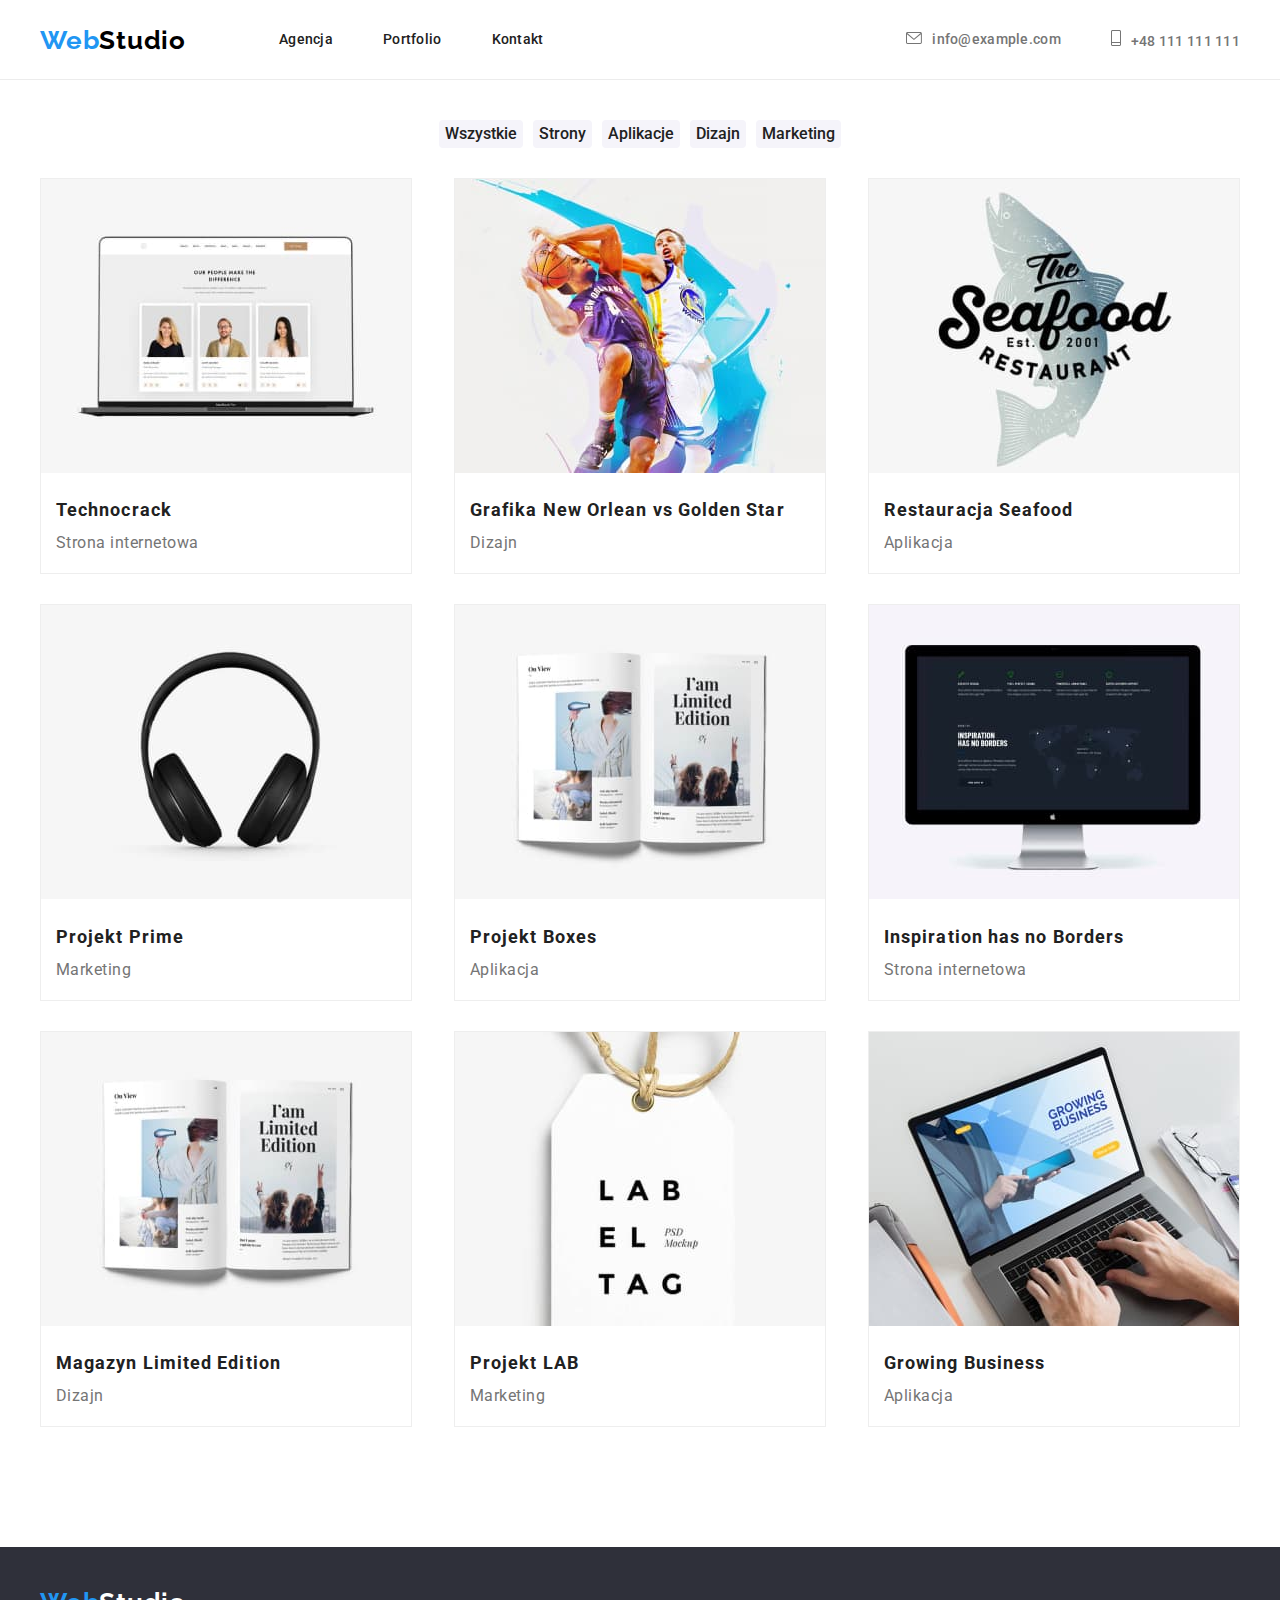
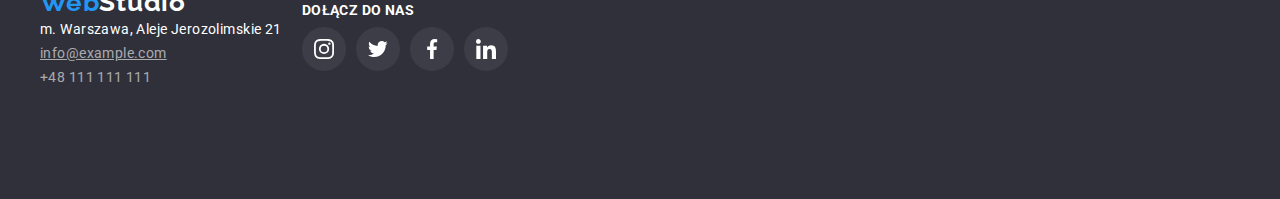
==== portfolio.html @ c4c73aa8 "copy" ====
<!DOCTYPE html>
<html lang="en">

<head>
  <meta charset="UTF-8" />
  <meta http-equiv="X-UA-Compatible" content="IE=edge" />
  <meta name="viewport" content="width=device-width, initial-scale=1.0" />
  <title>goit-markup-hw-04</title>
  <link href="https://fonts.googleapis.com/css2?family=Raleway:wght@700&family=Roboto:wght@400;500;700;900&display=swap"
    rel="stylesheet" />
    <link rel="stylesheet" href="https://cdnjs.cloudflare.com/ajax/libs/modern-normalize/1.1.0/modern-normalize.css" />
  <link rel="stylesheet" href="./css/styles.css" />
</head>

<body>
  <header class="header">
    <div class="container nav-flex">
      <nav class="header-nav"></nav>
      <a href="index.html" class="link logo-blue">Web<span class="logo-black">Studio</span></a>

      <ul class="header-nav-list list">
        <li class="header-nav-item">
          <a href="index.html" class="link agencja-button">Agencja</a>
        </li>
        <li class="header-nav-item">
          <a href="portfolio.html" class="link portfolio-button">Portfolio</a>
        </li>
        <li class="header-nav-item"><a href="Kontakt" class="link kontakty-button">Kontakt</a></li>
      </ul>
      </nav>
      <ul class="header-contact-list list">
        <li class="header-contact-item">
          <a href="mailto:info@example.com" class="link address-header"><svg class="contact-icon" width="16"
              height="12">
              <use href="./images/icons.svg#icon-envelope"></use>
            </svg>info@example.com</a>
        </li>
        <li class="header-contact-item">
          <a href="tel:+48111111111" class="link address-header"><svg class="contact-icon" width="10" height="16">
              <use href="./images/icons.svg#icon-mobile"></use>
            </svg>+48 111 111 111</a>
        </li>
      </ul>
    </div>
  </header>
  <main>
    <section class="portfolio-section">
      <div class="container">
        <ul class="list portfolio-button-list">
          <li class="portfolio-button-space"><button class="button" type="button">Wszystkie</button></li>
          <li class="portfolio-button-space"><button class="button" type="button">Strony</button></li>
          <li class="portfolio-button-space"><button class="button" type="button">Aplikacje</button></li>
          <li class="portfolio-button-space"><button class="button" type="button">Dizajn</button></li>
          <li class="portfolio-button-space"><button class="button" type="button">Marketing</button></li>
        </ul>
      </div>
    </section>
    <section>
      <div class="container">
        <ul class="list portfolio-list">
          <li class="portfolio-item">
            <img src="images/laptop_op.jpg" alt="Laptop" width="370" height="294" />
            <div class="portfolio-border">
              <h3 class="link">Technocrack</h3>
              <p class="link">Strona internetowa</p>
            </div>
          </li>
          <li class="portfolio-item">
            <img src="images/basketball_op.jpg" alt="Playing basketball" width="370" height="294" />
            <div class="portfolio-border">
              <h3 class="link">Grafika New Orlean vs Golden Star</h3>
              <p class="link">Dizajn</p>
            </div>
          </li>
          <li class="portfolio-item">
            <img src="images/seafood_op.jpg" alt="Seafood poster" width="370" height="294" />
            <div class="portfolio-border">
              <h3 class="link">Restauracja Seafood</h3>
              <p class="link">Aplikacja</p>
            </div>
          </li>
          <li class="portfolio-item">
            <img src="images/headphones_op.jpg" alt="Headphones" width="370" height="294" />
            <div class="portfolio-border">
              <h3 class="link">Projekt Prime</h3>
              <p class="link">Marketing</p>
            </div>
          </li>
          <li class="portfolio-item">
            <img src="images/book_op.jpg" alt="Box" width="370" height="294" />
            <div class="portfolio-border">
              <h3 class="link">Projekt Boxes</h3>
              <p class="link">Aplikacja</p>
            </div>
          </li>
          <li class="portfolio-item">
            <img src="images/imac_op.jpg" alt="iMac" width="370" height="294" />
            <div class="portfolio-border">
              <h3 class="link">Inspiration has no Borders</h3>
              <p class="link">Strona internetowa</p>
            </div>
          </li>
          <li class="portfolio-item">
            <img src="images/book_op.jpg" alt="Book" width="370" height="294" />
            <div class="portfolio-border">
              <h3 class="link">Magazyn Limited Edition</h3>
              <p class="link">Dizajn</p>
            </div>
          </li>
          <li class="portfolio-item">
            <img src="images/label_op.jpg" alt="Label" width="370" height="294" />
            <div class="portfolio-border">
              <h3 class="link">Projekt LAB</h3>
              <p class="link">Marketing</p>
            </div>
          </li>
          <li class="portfolio-item">
            <img src="images/laptop-writing_op.jpg" alt="Writing on laptop" width="370" height="294" />
            <div class="portfolio-border">
              <h3 class="link">Growing Business</h3>
              <p class="link">Aplikacja</p>
            </div>
          </li>
        </ul>
      </div>
    </section>
  </main>
  <footer class="footer">
    <div class="container">
      <div class="footer-con">
        <div>
        <a href="index.html" class="link logo-blue">Web<span class="logo-white">Studio</span></a>
        <address class="">
          <ul class="list">
            <li class="address-footer">m. Warszawa, Aleje Jerozolimskie 21</li>
            <li>
              <a href="mailto:info@example.com" class="link link-footer">info@example.com</a>
            </li>
            <li>
              <a href="tel:+48111111111" class="link footer-tel">+48 111 111 111</a>
            </li>
          </ul>
        </address>
      </div>
        <div class="footer-social-flex">
          <p class="footer-p-text">DOŁĄCZ DO NAS</p>
          <ul class="footer-list list">
            <li>
              <a class="footer-link" href="https://www.instagram.com/">
                <svg class="footer-icon" width="20" height="20">
                  <use href="./images/icons.svg#icon-instagram"></use>
                </svg>
              </a>
            </li>
            <li>
              <a class="footer-link" href="https://twitter.com/">
                <svg class="footer-icon" width="20" height="20">
                  <use href="./images/icons.svg#icon-twitter"></use>
                </svg>
              </a>
            </li>
            <li>
              <a class="footer-link" href="https://www.facebook.com/">
                <svg class="footer-icon" width="20" height="20">
                  <use href="./images/icons.svg#icon-facebook"></use>
                </svg>
              </a>
            </li>
            <li>
              <a class="footer-link" href="https://www.linkedin.com/">
                <svg class="footer-icon" width="20" height="20">
                  <use href="./images/icons.svg#icon-linkedin"></use>
                </svg>
              </a>
            </li>
          </ul>
        </div>
      </div>
    </div>
  </footer>
</body>

</html>
---- css/styles.css ----
h1,
h2,
h3,
h4,
h5,
h6,
p,
ul {
  margin: 0;
  padding: 0;
}

.container {
  width: 1200px;
  margin-left: auto;
  margin-right: auto;
}

.header {
  border-bottom: 1px solid #ececec;
  height: 80px;
}

.header-nav {
  display: flex;
  align-items: center;
}

.nav-flex {
  display: flex;
  align-items: center;
}

.header-nav-list {
  display: flex;
  margin-left: 93px;
}

.header-nav-item:not(:last-child) {
  margin-right: 50px;
}

body {
  font-family: "Roboto";
  font-style: normal;
  background: #ffffff;
}

.link {
  text-decoration: none;
}

.list {
  list-style: none;
}

.logo-blue {
  font-family: "Raleway";
  font-weight: 700;
  font-size: 26px;
  line-height: 1.19;
  letter-spacing: 0.03em;
  color: #2196f3;
}

.logo-black {
  font-family: "Raleway";
  font-weight: 700;
  font-size: 26px;
  line-height: 1.19;
  letter-spacing: 0.03em;
  color: #000000;
}

.logo-white {
  font-family: "Raleway";
  font-weight: 700;
  font-size: 26px;
  line-height: 1.19;
  letter-spacing: 0.03em;
  color: #ffffff;
}

.agencja-button {
  display: block;
  padding-top: 32px;
  padding-bottom: 32px;

  font-weight: 500;
  font-size: 14px;
  line-height: 1.14;
  letter-spacing: 0.02em;
  color: #212121;
}

.portfolio-button {
  display: block;
  padding-top: 32px;
  padding-bottom: 32px;

  font-weight: 500;
  font-size: 14px;
  line-height: 1.14;
  letter-spacing: 0.02em;
  color: #212121;
}

.kontakty-button {
  display: block;
  padding-top: 32px;
  padding-bottom: 32px;

  font-weight: 500;
  font-size: 14px;
  line-height: 1.14;
  letter-spacing: 0.02em;
  color: #212121;
}

.header-contact-list {
  display: flex;
  margin-left: auto;
}

.header-contact-item {
  margin-left: 50px;
}

.button {
  font-family: "Roboto";
  font-weight: 500;
  font-size: 16px;
  line-height: 1.625;
  letter-spacing: 3%;
  border-radius: 4px;
  border-color: #f5f4fa;
  border-style: none;
  background-color: #f5f4fa;
  color: #212121;
  cursor: pointer;
}

.button:hover,
.button:focus {
  background-color: #2196f3;
  color: #ffffff;
}

.link:hover,
.link:focus {
  text-decoration: none;
  color: #2196f3;
}

.link-color {
  color: #757575;
}

.link-footer {
  font-style: normal;
  font-weight: 400;
  font-size: 14px;
  line-height: 1.71;
  letter-spacing: 0.03em;
  text-decoration-line: underline;
  color: rgba(255, 255, 255, 0.6);
}

.footer-tel {
  font-style: normal;
  font-weight: 400;
  font-size: 14px;
  line-height: 1.71;
  letter-spacing: 0.03em;
  text-decoration-line: none;
  color: rgba(255, 255, 255, 0.6);
}

.footer {
  display: flex;
  background-color: #2f303a;
  padding-top: 20px;
  padding-bottom: 20px;
  height: 252px;
}

.footer-con {
  margin-top: 20px;
}

.footer-flex {
  display: flex;
}

.address-footer {
  font-style: normal;
  font-weight: 400;
  font-size: 14px;
  line-height: 1.71;
  letter-spacing: 0.03em;
  color: #ffffff;
}

.address-header {
  font-style: normal;
  font-weight: 500;
  font-size: 14px;
  line-height: 1.14;
  letter-spacing: 0.02em;
  color: #757575;
}

h3 {
  font-weight: 700;
  font-size: 18px;
  line-height: 2;
  letter-spacing: 0.06em;
  color: #212121;
}

p {
  font-weight: 400;
  font-size: 16px;
  line-height: 1.875;
  letter-spacing: 0.03em;
  color: #757575;
}

.main-section {
  font-size: 44px;
  padding-top: 200px;
  padding-bottom: 280px;
  height: 120px;
  max-width: 1600px;
  margin-left: auto;
  margin-right: auto;
  background-position: center;
  color: #ffffff;
  text-align: center;
  background-image: linear-gradient(to right,
      rgba(47, 48, 58, 0.4),
      rgba(47, 48, 58, 0.4)),
    url(../images/main.jpg);
  background-color: var(--hero-background-color);
  background-repeat: no-repeat;
  background-position: center;
  background-size: cover;
}

.main-section-h1 {
  margin-left: auto;
  margin-right: auto;
  max-width: 696px;
  font-weight: 900;
  line-height: 1.36;
  letter-spacing: 0.06em;
  text-transform: uppercase;
}

.middle-section {
  padding-top: 94px;
  padding-bottom: 94px;
}

.middle-list {
  display: flex;
  justify-content: space-between;
}

.middle-title {
  margin-bottom: 10px;
  font-weight: 700;
  font-size: 14px;
  line-height: 1.14;
  text-transform: uppercase;
}

.middle-text {
  font-size: 14px;
  line-height: 1.71;
}

.work-section {
  padding-bottom: 94px;
}

.work-list {
  display: flex;
  justify-content: space-between;
}

.section-title {
  margin-bottom: 50px;
  text-align: center;
}

.team-section {
  padding-top: 94px;
  padding-bottom: 94px;
  background-color: #f5f4fa;
}

.team-list {
  display: flex;
  justify-content: space-between;
}

.team-item {
  box-sizing: border-box;
  background-color: #ffffff;
  box-shadow: 0px 1px 3px rgba(0, 0, 0, 0.12), 0px 1px 1px rgba(0, 0, 0, 0.14),
    0px 2px 1px rgba(0, 0, 0, 0.2);
  border-radius: 0px 0px 4px 4px;
}

.team-whole {
  padding: 30px 0px;
}

.team-people {
  font-weight: 500;
  font-size: 16px;
  line-height: 1.19;
  text-align: center;
}

.team-possition {
  margin-top: 10px;

  font-size: 16px;
  line-height: 1.19;
  text-align: center;
}

.button-main {
  font-family: "Roboto";
  font-weight: 700;
  font-size: 16px;
  line-height: 1.88;
  letter-spacing: 0.06em;
  border-radius: 4px;
  display: inline-block;
  min-width: 200px;
  border: 1px solid transparent;
  padding: 10px 32px;
  align-items: center;
  text-align: center;
  border-color: #f5f4fa;
  border-style: none;
  background-color: #2196f3;
  color: #ffffff;
  cursor: pointer;
}

.button-main:hover,
.button-main:focus {
  background-color: #2196f3;
  color: #ffffff;
}

.font-name {
  font-weight: 500;
  font-size: 16px;
  line-height: 1.19;
  letter-spacing: 0.03em;
  color: #212121;
}

.font-possition {
  font-weight: 400;
  font-size: 16px;
  line-height: 1.19;
  letter-spacing: 0.03em;
  color: #757575;
}

.portfolio-section {
  padding-top: 10px;
  padding-bottom: 30px;
}

.portfolio-button-list {
  display: flex;
  justify-content: center;
  margin-top: 30px;
  margin-left: 862;
}

.portfolio-list {
  display: flex;
  flex-wrap: wrap;
  justify-content: space-between;
  padding-bottom: 90px;
}

.portfolio-item {
  box-sizing: border-box;
  border: 1px solid;
  border-color: #eeeeee;
  background-color: #ffffff;
  margin-bottom: 30px;
}

.portfolio-item:hover,
.portfolio-item:focus {
  box-shadow: 0px 3px 1px rgba(0, 0, 0, 0.1), 0px 1px 2px rgba(0, 0, 0, 0.08),
    0px 2px 2px rgba(0, 0, 0, 0.12);
  cursor: pointer;
}

.portfolio-trans {
  border: 1px solid #eeeeee;
  border-top: transparent;
  padding: 20px 24px;
}

.portfolio-button-space:not(:last-child) {
  margin-right: 10px;
}

.portfolio-border {
  padding-left: 15px;
  padding-top: 15px;
  padding-bottom: 15px;
}

.contact-icon {
  margin-right: 10px;
  fill: currentColor;
}

.middle-icon {
  display: flex;
  width: 270px;
  height: 120px;
  align-items: center;
  justify-content: center;
  flex-direction: column;
  margin-bottom: 30px;
  background-color: #f5f4fa;
}

.social-list {
  display: flex;
  padding: 0px 32px;
  margin-top: 16px;
  list-style: none;
  justify-content: space-between;
  align-items: center;
}

.social-item {
  width: 44px;
  height: 44px;
}

.social-link {
  width: 44px;
  height: 44px;
  display: block;
  border-radius: 50%;
  color: #afb1b8;
  background-color: #ffffff;
}

.social-link:hover,
.social-link:focus {
  color: #ffffff;
  background-color: #2196f3;
}

.social-icon {
  margin: 12px 0px 0px 12px;
  fill: currentColor;
}

.client-section {
  padding-top: 94px;
  padding-bottom: 94px;
}

.client-title {
  margin-bottom: 50px;
  font-weight: 700;
  font-size: 36px;
  line-height: 1.17;
  text-align: center;
}

.client-list {
  display: flex;
  list-style: none;
  justify-content: space-between;
  align-items: center;
}

.client-item {
  box-sizing: border-box;
}

.client-link {
  display: block;
  border: 1px solid #afb1b8;
  color: #afb1b8;
  background-color: #fff;
  padding: 16px 32px;
}

.client-link:hover,
.client-link:focus {
  color: #2196f3;
  border-color: #2196f3;
}

.client-icon {
  fill: currentColor;
}

.footer-con {
  display: flex;
}

.footer-list {
  display: flex;
  padding: 0;
  margin-top: 0;
  list-style: none;
  justify-content: space-between;
  align-items: center;
}

.footer-social-flex {
  margin-left: 20px;
}

.footer-p-text {
  font-family: "Roboto";
  font-style: normal;
  font-weight: 700;
  font-size: 14px;
  line-height: 16px;
  letter-spacing: 0.03em;
  text-transform: uppercase;
  padding: 15px 0px 10px 0px;
  margin-bottom: 15px;
  color: #ffffff;
  width: 113px;
  height: 16px;
  left: 531px;
  top: 2751px;
}

.footer-link {
  width: 44px;
  height: 44px;
  display: block;
  border-radius: 50%;
  color: #ffffff;
  background-color: #ffffff10;
  margin-right: 10px;
}

.footer-link:hover,
.footer-link:focus {
  color: #ffffff;
  background-color: #2196f3;
}

.footer-icon {
  margin: 12px 0px 0px 12px;
  fill: currentColor;
}
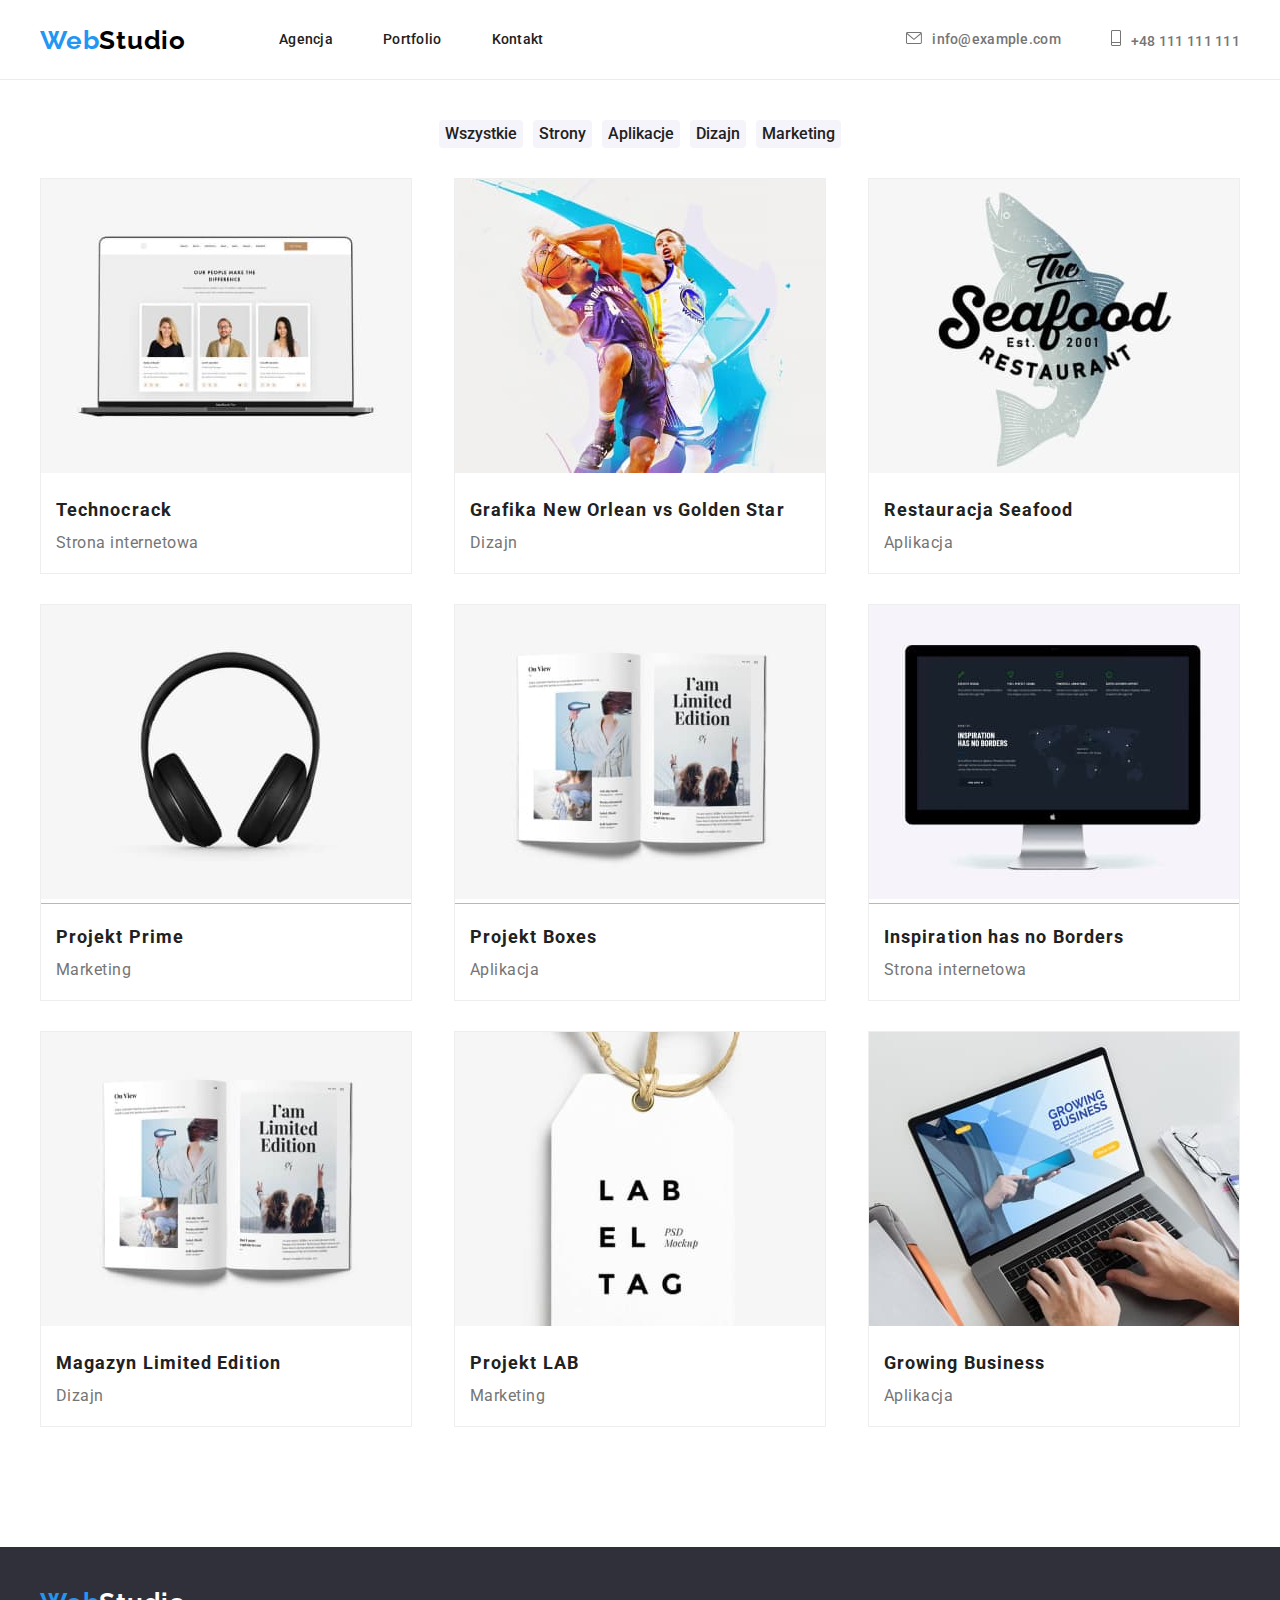
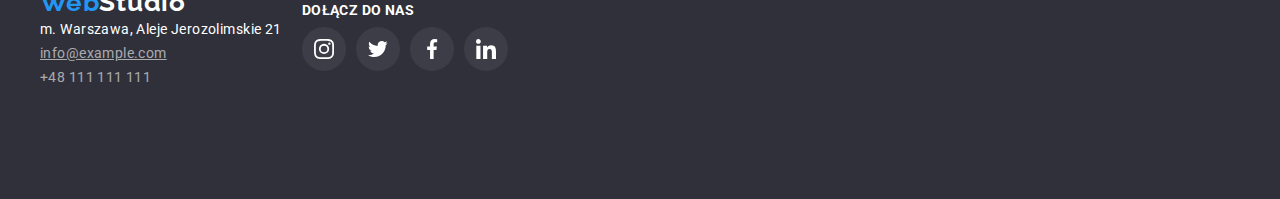
==== commit 36f907d0: "more or les ok" ====
--- a/portfolio.html
+++ b/portfolio.html
@@ -5,7 +5,7 @@
   <meta charset="UTF-8" />
   <meta http-equiv="X-UA-Compatible" content="IE=edge" />
   <meta name="viewport" content="width=device-width, initial-scale=1.0" />
-  <title>goit-markup-hw-04</title>
+  <title>goit-markup-hw-05</title>
   <link href="https://fonts.googleapis.com/css2?family=Raleway:wght@700&family=Roboto:wght@400;500;700;900&display=swap"
     rel="stylesheet" />
     <link rel="stylesheet" href="https://cdnjs.cloudflare.com/ajax/libs/modern-normalize/1.1.0/modern-normalize.css" />
@@ -59,63 +59,108 @@
       <div class="container">
         <ul class="list portfolio-list">
           <li class="portfolio-item">
+            <div class="portfolio-pop">
             <img src="images/laptop_op.jpg" alt="Laptop" width="370" height="294" />
+            <div class="portfolio-overlay">
+              <p class="portfolio-text">Lorem ipsum dolor sit, amet consectetur adipisicing elit. Animi exercitationem maiores doloremque ut, culpa itaque, laboriosam id, voluptate voluptas molestiae ratione vero accusantium alias odio doloribus at amet dolorem beatae.</p>
+            </div>
+          </div>
             <div class="portfolio-border">
               <h3 class="link">Technocrack</h3>
               <p class="link">Strona internetowa</p>
             </div>
           </li>
           <li class="portfolio-item">
+            <div class="portfolio-pop">
             <img src="images/basketball_op.jpg" alt="Playing basketball" width="370" height="294" />
+            <div class="portfolio-overlay">
+              <p class="portfolio-text">Lorem ipsum dolor sit, amet consectetur adipisicing elit. Animi exercitationem maiores doloremque ut, culpa itaque, laboriosam id, voluptate voluptas molestiae ratione vero accusantium alias odio doloribus at amet dolorem beatae.</p>
+            </div>
+          </div>
             <div class="portfolio-border">
               <h3 class="link">Grafika New Orlean vs Golden Star</h3>
               <p class="link">Dizajn</p>
             </div>
           </li>
           <li class="portfolio-item">
+            <div class="portfolio-pop">
             <img src="images/seafood_op.jpg" alt="Seafood poster" width="370" height="294" />
+            <div class="portfolio-overlay">
+              <p class="portfolio-text">Lorem ipsum dolor sit, amet consectetur adipisicing elit. Animi exercitationem maiores doloremque ut, culpa itaque, laboriosam id, voluptate voluptas molestiae ratione vero accusantium alias odio doloribus at amet dolorem beatae.</p>
+            </div>
+          </div>
             <div class="portfolio-border">
               <h3 class="link">Restauracja Seafood</h3>
               <p class="link">Aplikacja</p>
             </div>
           </li>
           <li class="portfolio-item">
+            <div class="portfolio-pop">
             <img src="images/headphones_op.jpg" alt="Headphones" width="370" height="294" />
+            <div class="portfolio-overlay">
+              <p class="portfolio-text">Lorem ipsum dolor sit, amet consectetur adipisicing elit. Animi exercitationem maiores doloremque ut, culpa itaque, laboriosam id, voluptate voluptas molestiae ratione vero accusantium alias odio doloribus at amet dolorem beatae.</p>
+            </div>
+          </div>
             <div class="portfolio-border">
               <h3 class="link">Projekt Prime</h3>
               <p class="link">Marketing</p>
             </div>
           </li>
           <li class="portfolio-item">
+            <div class="portfolio-pop">
             <img src="images/book_op.jpg" alt="Box" width="370" height="294" />
+            <div class="portfolio-overlay">
+              <p class="portfolio-text">Lorem ipsum dolor sit, amet consectetur adipisicing elit. Animi exercitationem maiores doloremque ut, culpa itaque, laboriosam id, voluptate voluptas molestiae ratione vero accusantium alias odio doloribus at amet dolorem beatae.</p>
+            </div>
+          </div>
             <div class="portfolio-border">
               <h3 class="link">Projekt Boxes</h3>
               <p class="link">Aplikacja</p>
             </div>
           </li>
           <li class="portfolio-item">
+            <div class="portfolio-pop">
             <img src="images/imac_op.jpg" alt="iMac" width="370" height="294" />
+            <div class="portfolio-overlay">
+              <p class="portfolio-text">Lorem ipsum dolor sit, amet consectetur adipisicing elit. Animi exercitationem maiores doloremque ut, culpa itaque, laboriosam id, voluptate voluptas molestiae ratione vero accusantium alias odio doloribus at amet dolorem beatae.</p>
+            </div>
+          </div>
             <div class="portfolio-border">
               <h3 class="link">Inspiration has no Borders</h3>
               <p class="link">Strona internetowa</p>
             </div>
           </li>
           <li class="portfolio-item">
+            <div class="portfolio-pop">
             <img src="images/book_op.jpg" alt="Book" width="370" height="294" />
+            <div class="portfolio-overlay">
+              <p class="portfolio-text">Lorem ipsum dolor sit, amet consectetur adipisicing elit. Animi exercitationem maiores doloremque ut, culpa itaque, laboriosam id, voluptate voluptas molestiae ratione vero accusantium alias odio doloribus at amet dolorem beatae.</p>
+            </div>
+          </div>
             <div class="portfolio-border">
               <h3 class="link">Magazyn Limited Edition</h3>
               <p class="link">Dizajn</p>
             </div>
           </li>
           <li class="portfolio-item">
+            <div class="portfolio-pop">
             <img src="images/label_op.jpg" alt="Label" width="370" height="294" />
+            <div class="portfolio-overlay">
+              <p class="portfolio-text">Lorem ipsum dolor sit, amet consectetur adipisicing elit. Animi exercitationem maiores doloremque ut, culpa itaque, laboriosam id, voluptate voluptas molestiae ratione vero accusantium alias odio doloribus at amet dolorem beatae.</p>
+            </div>
+          </div>
             <div class="portfolio-border">
               <h3 class="link">Projekt LAB</h3>
               <p class="link">Marketing</p>
             </div>
           </li>
           <li class="portfolio-item">
+            <div class="portfolio-pop">
             <img src="images/laptop-writing_op.jpg" alt="Writing on laptop" width="370" height="294" />
+            <div class="portfolio-overlay">
+              <p class="portfolio-text">Lorem ipsum dolor sit, amet consectetur adipisicing elit. Animi exercitationem maiores doloremque ut, culpa itaque, laboriosam id, voluptate voluptas molestiae ratione vero accusantium alias odio doloribus at amet dolorem beatae.</p>
+            </div>
+          </div>
             <div class="portfolio-border">
               <h3 class="link">Growing Business</h3>
               <p class="link">Aplikacja</p>
@@ -178,6 +223,7 @@
       </div>
     </div>
   </footer>
+  <script src="js/modal.js"></script>
 </body>
 
 </html>--- a/css/styles.css
+++ b/css/styles.css
@@ -289,6 +289,25 @@
   justify-content: space-between;
 }
 
+.work-item {
+  position: relative;
+}
+
+.work-text {
+  width: 100%;
+  position: absolute;
+  bottom: 0px;
+  left: 0px;
+  padding: 27px 0px 27px 0px;
+  font-weight: 700;
+  font-size: 14px;
+  line-height: 1.14;
+  text-align: center;
+  text-transform: uppercase;
+  color: #ffffff;
+  background-color: rgba(47, 48, 58, 0.8);
+}
+
 .section-title {
   margin-bottom: 50px;
   text-align: center;
@@ -350,6 +369,8 @@
   background-color: #2196f3;
   color: #ffffff;
   cursor: pointer;
+  transition: background-color 250ms cubic-bezier(0.4, 0, 0.2, 1),
+    color 250ms cubic-bezier(0.4, 0, 0.2, 1);
 }
 
 .button-main:hover,
@@ -569,4 +590,92 @@
 .footer-icon {
   margin: 12px 0px 0px 12px;
   fill: currentColor;
+}
+
+.modal {
+  width: 528px;
+  min-height: 581px;
+  background-color: #ffffff;
+
+  position: relative;
+  transform: scale(1);
+  transition: transform 250ms cubic-bezier(0.4, 0, 0.2, 1);
+}
+
+.backdrop {
+  position: fixed;
+  display: flex;
+  align-items: center;
+  justify-content: center;
+  width: 100vw;
+  height: 100vh;
+  background-color: rgba(0, 0, 0, 0.2);
+  top: 0;
+  transition: opacity 250ms cubic-bezier(0.4, 0, 0.2, 1),
+    visibility 250ms cubic-bezier(0.4, 0, 0.2, 1);
+}
+
+.backdrop.is-hidden {
+  opacity: 0;
+  visibility: hidden;
+  pointer-events: none;
+}
+
+.backdrop.is-hidden .modal {
+  transform: scale(2);
+}
+
+.modal {
+  width: 528px;
+  min-height: 581px;
+  background-color: #ffffff;
+  position: relative;
+  transform: scale(1);
+  transition: transform 250ms cubic-bezier(0.4, 0, 0.2, 1);
+}
+
+.close-btn {
+  position: absolute;
+  display: flex;
+  align-items: center;
+  justify-content: center;
+  right: 8px;
+  top: 8px;
+  background-color: transparent;
+  border-radius: 50%;
+  width: 30px;
+  height: 30px;
+  border: 1px solid #000000;
+}
+
+.portfolio-pop {
+  position: relative;
+  overflow: hidden;
+}
+
+.portfolio-text {
+  position: absolute;
+  padding: 63px 24px;
+  font-size: 18px;
+  line-height: 1.56;
+  top: 0;
+  left: 0;
+  color: #ffffff;
+}
+
+.portfolio-overlay {
+  position: absolute;
+  display: inline-block;
+  content: "";
+  top: 0;
+  left: 0;
+  width: 100%;
+  height: 100%;
+  background-color: rgba(33, 150, 243, 0.9);
+  transform: translateY(100%);
+  transition: transform 250ms cubic-bezier(0.4, 0, 0.2, 1);
+}
+
+.portfolio-item:hover .portfolio-overlay {
+  transform: translateY(0);
 }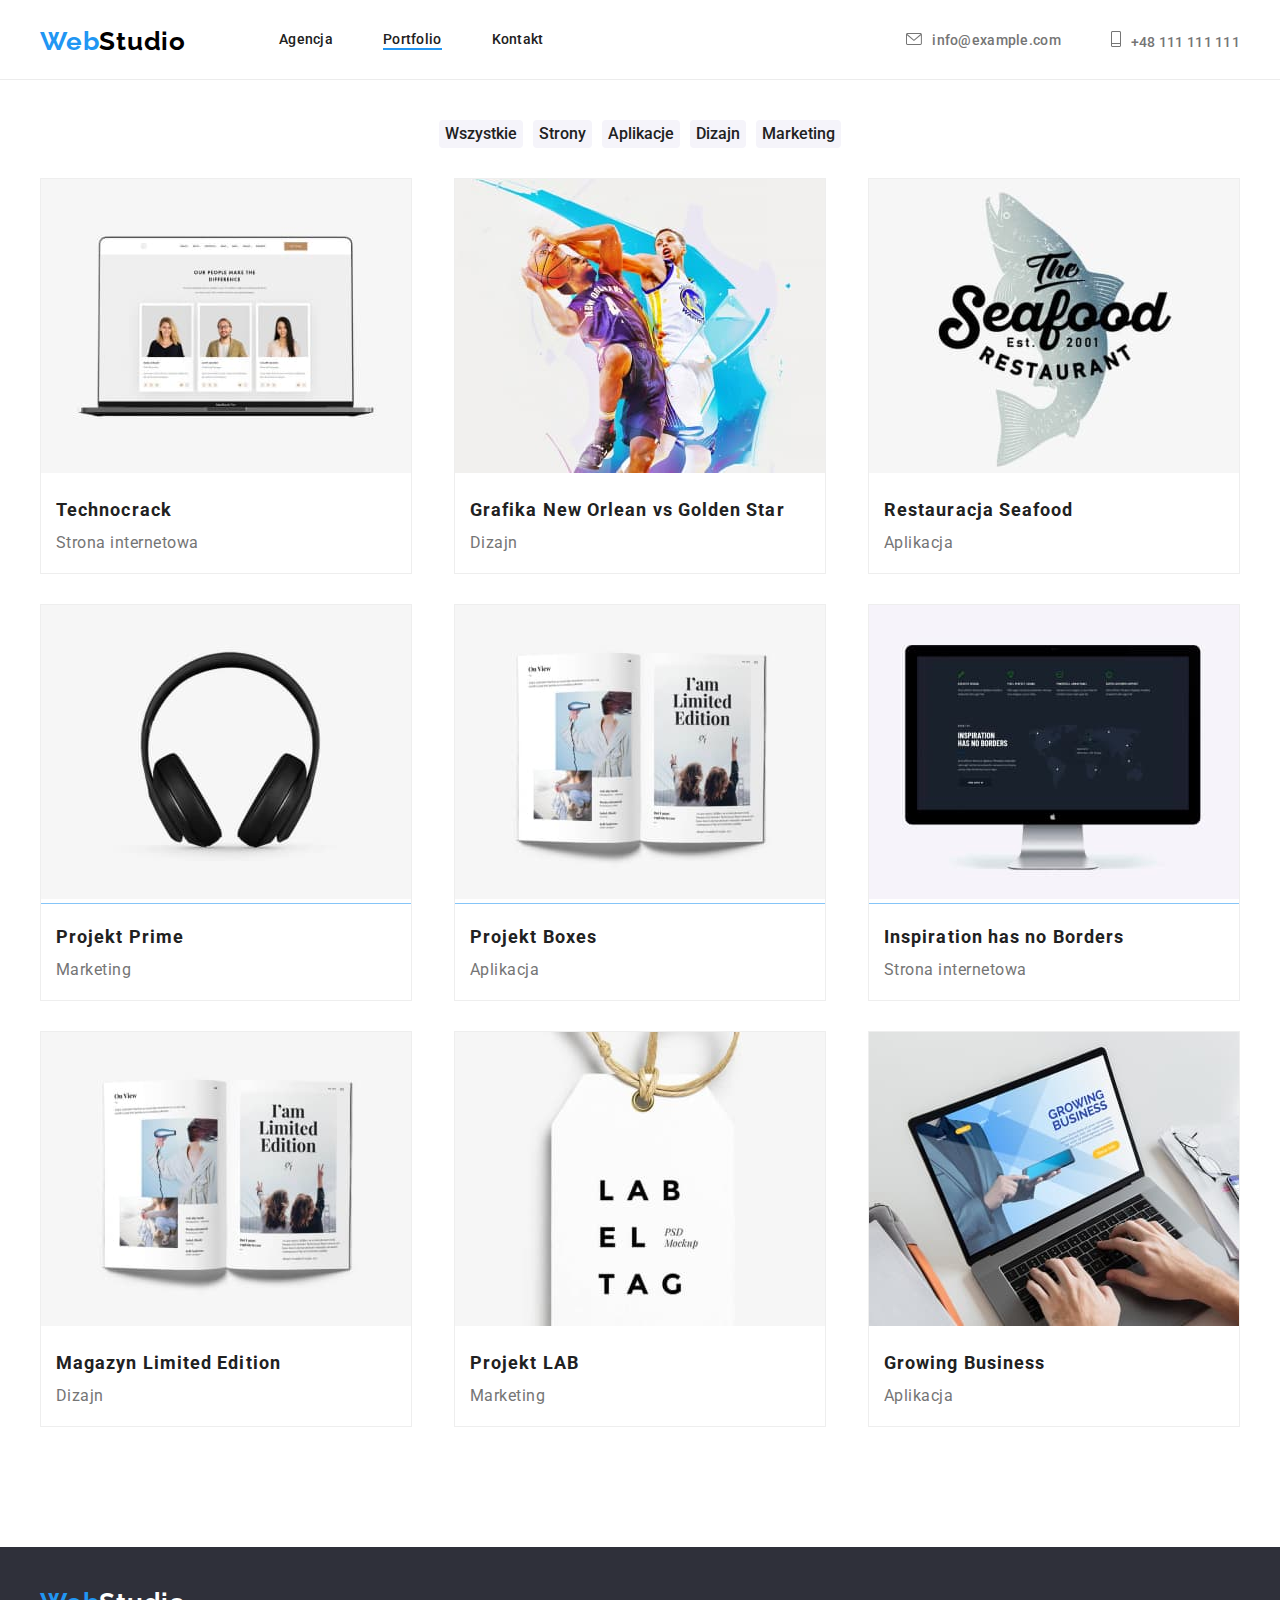
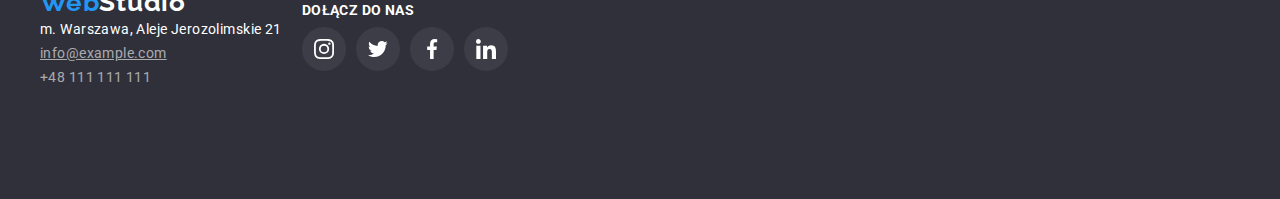
==== commit 879b713b: "active link done" ====
--- a/portfolio.html
+++ b/portfolio.html
@@ -23,7 +23,7 @@
           <a href="index.html" class="link agencja-button">Agencja</a>
         </li>
         <li class="header-nav-item">
-          <a href="portfolio.html" class="link portfolio-button">Portfolio</a>
+          <a href="portfolio.html" class="link portfolio-button active">Portfolio</a>
         </li>
         <li class="header-nav-item"><a href="Kontakt" class="link kontakty-button">Kontakt</a></li>
       </ul>
--- a/css/styles.css
+++ b/css/styles.css
@@ -85,12 +85,12 @@
   display: block;
   padding-top: 32px;
   padding-bottom: 32px;
-
   font-weight: 500;
   font-size: 14px;
   line-height: 1.14;
   letter-spacing: 0.02em;
   color: #212121;
+  transition: color 250ms cubic-bezier(0.4, 0, 0.2, 1);
 }
 
 .portfolio-button {
@@ -103,6 +103,7 @@
   line-height: 1.14;
   letter-spacing: 0.02em;
   color: #212121;
+  transition: color 250ms cubic-bezier(0.4, 0, 0.2, 1);
 }
 
 .kontakty-button {
@@ -115,6 +116,7 @@
   line-height: 1.14;
   letter-spacing: 0.02em;
   color: #212121;
+  transition: color 250ms cubic-bezier(0.4, 0, 0.2, 1);
 }
 
 .header-contact-list {
@@ -199,6 +201,7 @@
   line-height: 1.71;
   letter-spacing: 0.03em;
   color: #ffffff;
+  transition: color 250ms cubic-bezier(0.4, 0, 0.2, 1);
 }
 
 .address-header {
@@ -208,6 +211,7 @@
   line-height: 1.14;
   letter-spacing: 0.02em;
   color: #757575;
+  transition: color 250ms cubic-bezier(0.4, 0, 0.2, 1);
 }
 
 h3 {
@@ -230,7 +234,7 @@
   font-size: 44px;
   padding-top: 200px;
   padding-bottom: 280px;
-  height: 120px;
+  max-height: 600px;
   max-width: 1600px;
   margin-left: auto;
   margin-right: auto;
@@ -476,12 +480,14 @@
 }
 
 .social-link {
+  display: block;
   width: 44px;
   height: 44px;
-  display: block;
   border-radius: 50%;
   color: #afb1b8;
   background-color: #ffffff;
+  transition: background-color 250ms cubic-bezier(0.4, 0, 0.2, 1),
+    color 250ms cubic-bezier(0.4, 0, 0.2, 1);
 }
 
 .social-link:hover,
@@ -525,6 +531,7 @@
   color: #afb1b8;
   background-color: #fff;
   padding: 16px 32px;
+  transition: color 250ms cubic-bezier(0.4, 0, 0.2, 1);
 }
 
 .client-link:hover,
@@ -579,6 +586,7 @@
   color: #ffffff;
   background-color: #ffffff10;
   margin-right: 10px;
+  transition: background-color 250ms cubic-bezier(0.4, 0, 0.2, 1), color 250ms cubic-bezier(0.4, 0, 0.2, 1);
 }
 
 .footer-link:hover,
@@ -590,6 +598,7 @@
 .footer-icon {
   margin: 12px 0px 0px 12px;
   fill: currentColor;
+
 }
 
 .modal {
@@ -646,6 +655,7 @@
   width: 30px;
   height: 30px;
   border: 1px solid #000000;
+  cursor: pointer;
 }
 
 .portfolio-pop {
@@ -678,4 +688,10 @@
 
 .portfolio-item:hover .portfolio-overlay {
   transform: translateY(0);
+}
+.active::after {
+  content: " ";
+  display: block;
+  border: 1px solid #2196f3;
+  
 }